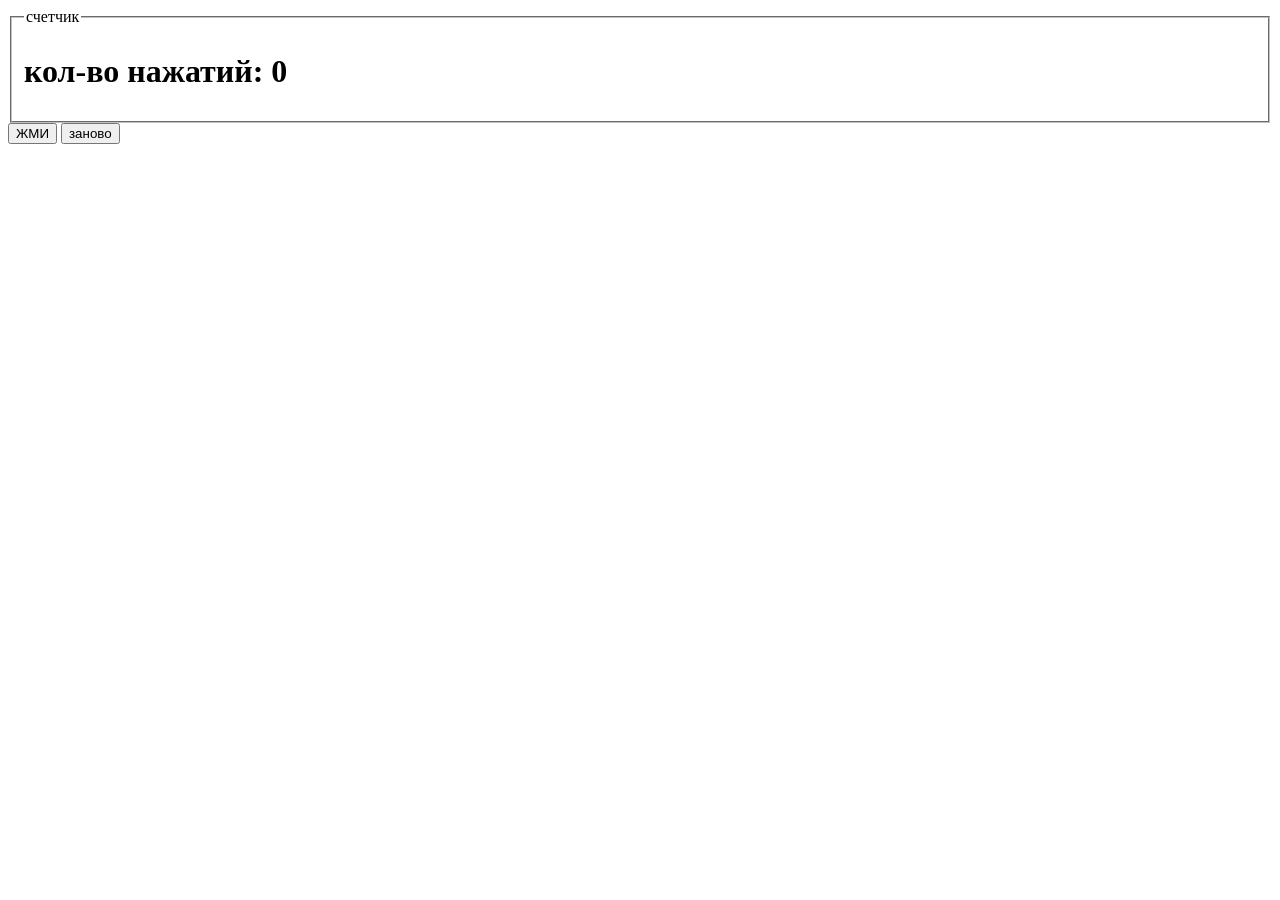
==== index.html @ 731202cc "site" ====
<!DOCTYPE html>
<html lang="en">
<head>
    <meta charset="UTF-8">
    <meta name="viewport" content="width=device-width, initial-scale=1.0">
    <link rel="stylesheet" href="./style.css">
    <title>Document</title>
</head>
<body>
    <div class="screen">
        <fieldset>
            <legend>счетчик</legend>
            <h1 id="counter">кол-во нажатий: 0</h1>
        </fieldset>
        
        <div class="panel">
            <button id="clickb" type="submit">ЖМИ</button>
            <button id="reset" type="submit">заново</button>
        </div>
    </div>

    


    <script>
        let count = 0;

        document.getElementById("clickb").onclick = function() {
            count += 1;
            document.getElementById("counter").textContent = `кол-во нажатий: ${count}`;
        }

        document.getElementById("reset").onclick = function(){
            count = 0;
            document.getElementById("counter").textContent = `кол-во нажатий: ${count}`;
        }

    </script>
</body>
</html>
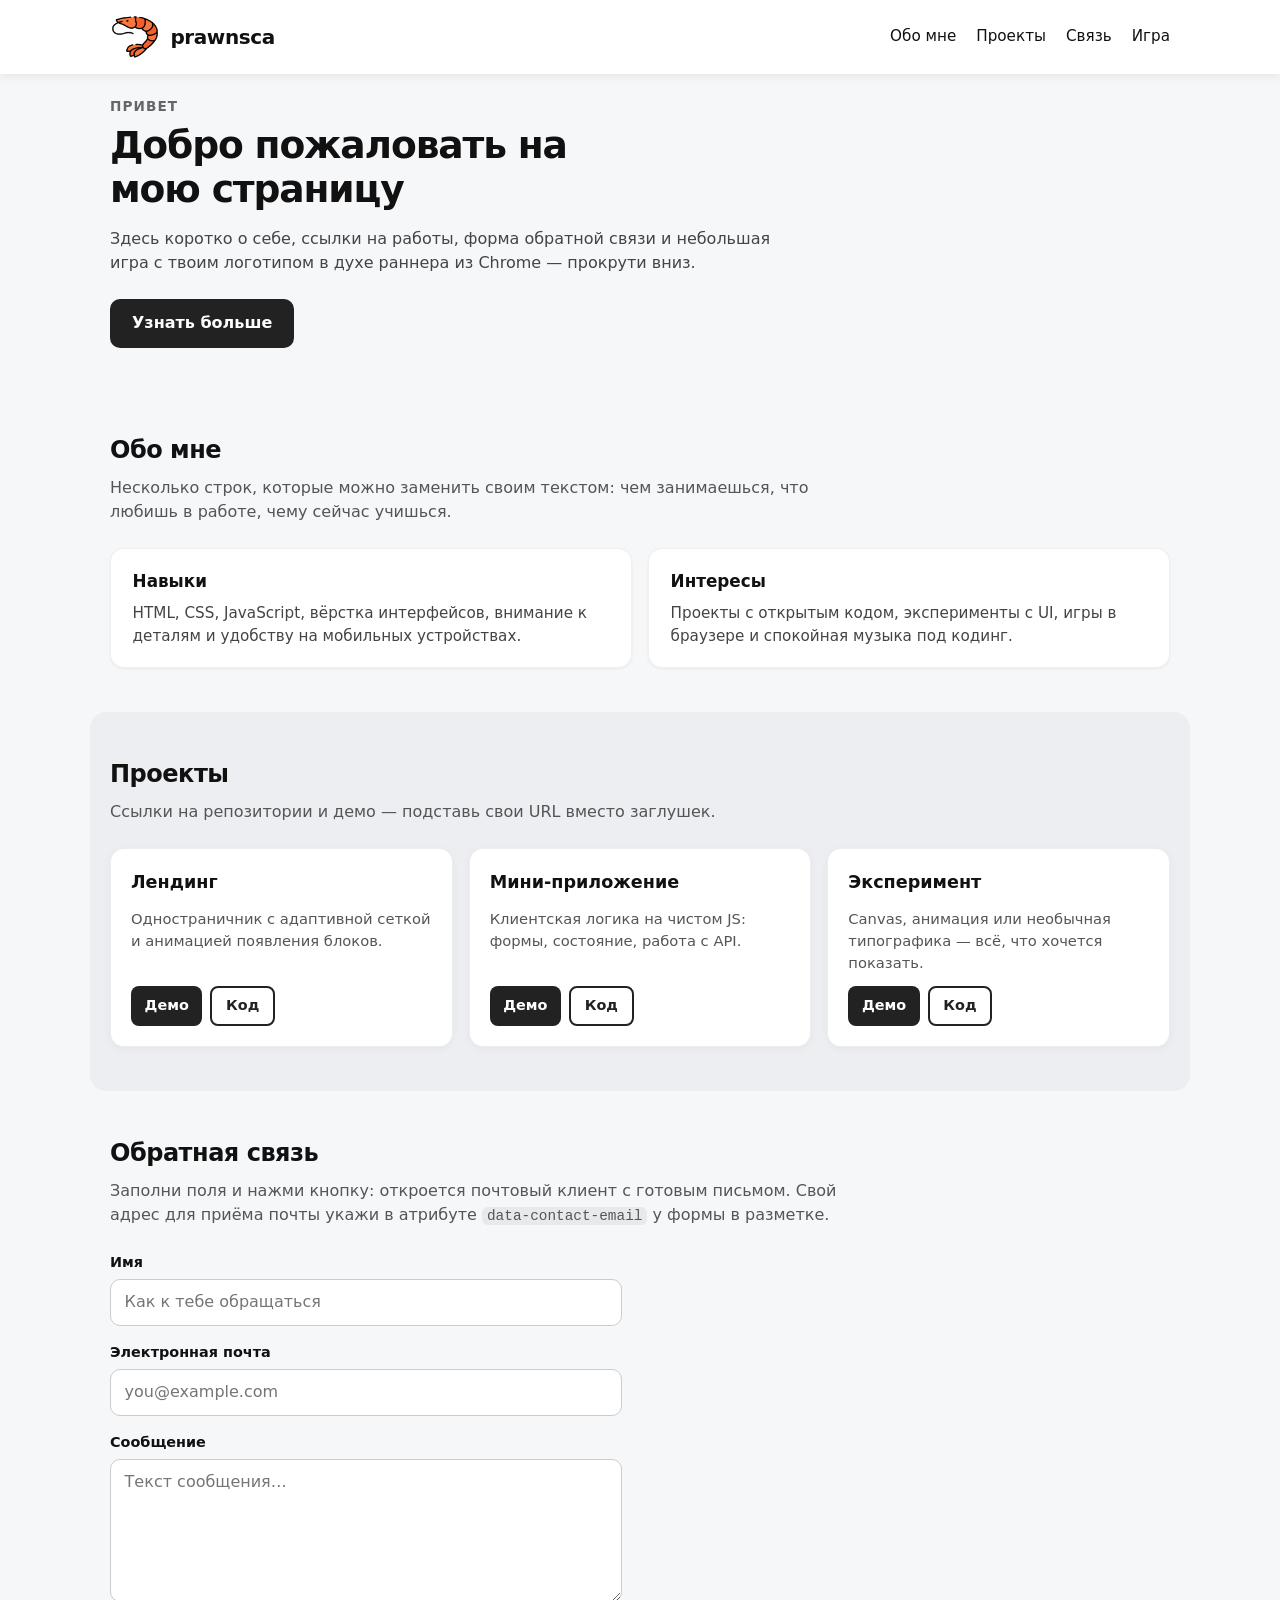
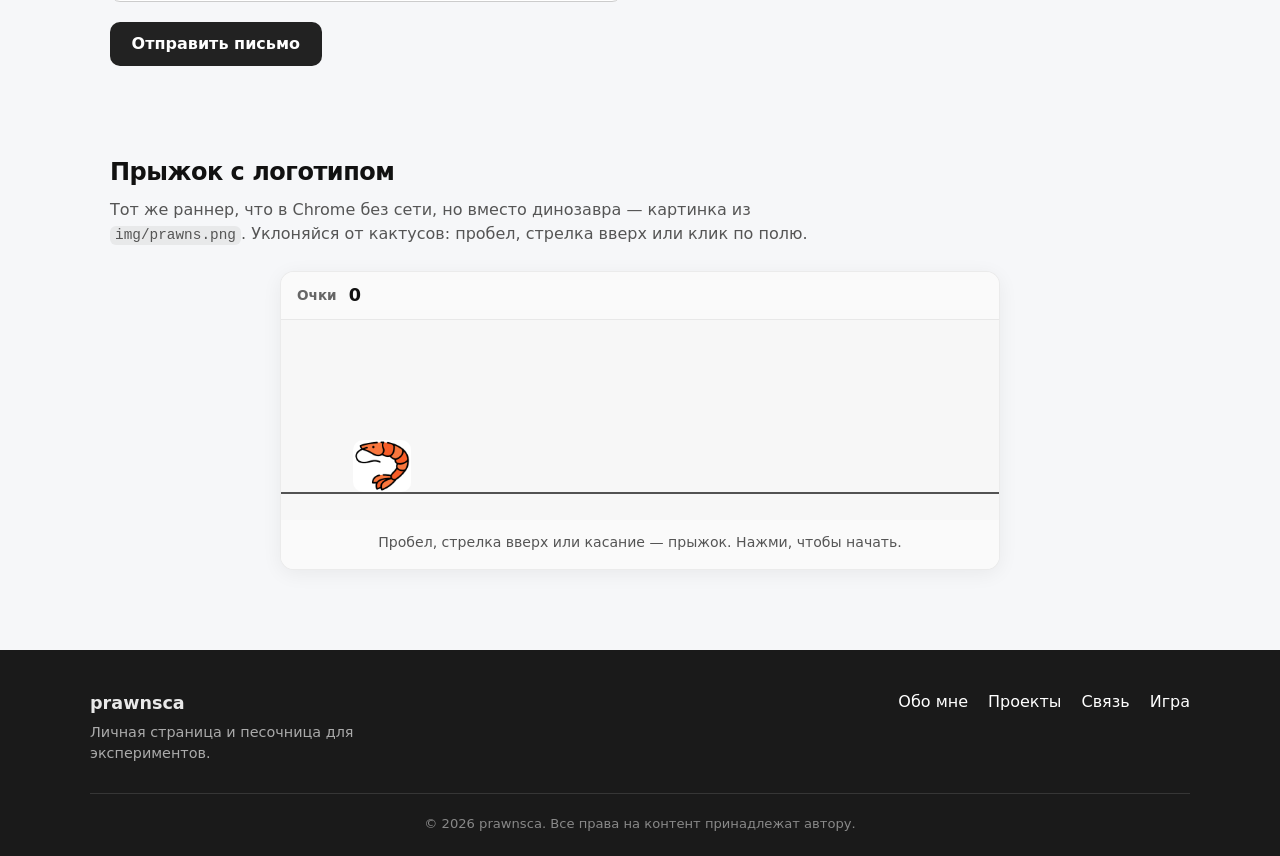
==== commit 7b32fee9: "cursor edit :(" ====
--- a/index.html
+++ b/index.html
@@ -1,40 +1,172 @@
 <!DOCTYPE html>
-<html lang="en">
+<html lang="ru">
 <head>
     <meta charset="UTF-8">
     <meta name="viewport" content="width=device-width, initial-scale=1.0">
     <link rel="stylesheet" href="./style.css">
-    <title>Document</title>
+    <title>prawnsca — личный сайт</title>
 </head>
 <body>
-    <div class="screen">
-        <fieldset>
-            <legend>счетчик</legend>
-            <h1 id="counter">кол-во нажатий: 0</h1>
-        </fieldset>
-        
-        <div class="panel">
-            <button id="clickb" type="submit">ЖМИ</button>
-            <button id="reset" type="submit">заново</button>
+    <header class="header">
+        <div class="header__inner">
+            <a href="#top" class="header__logo" aria-label="На главную">
+                <img src="./img/prawns.png" alt="" class="avatar" width="50" height="50">
+                <h1 class="header__title">prawnsca</h1>
+            </a>
+            <button
+                type="button"
+                class="header__burger"
+                id="menu-toggle"
+                aria-controls="site-nav"
+                aria-expanded="false"
+                aria-label="Открыть меню"
+            >
+                <span class="header__burger-line" aria-hidden="true"></span>
+                <span class="header__burger-line" aria-hidden="true"></span>
+                <span class="header__burger-line" aria-hidden="true"></span>
+            </button>
+            <nav class="header__nav" id="site-nav" aria-label="Основная навигация">
+                <ul class="header__ul">
+                    <li><a href="#about">Обо мне</a></li>
+                    <li><a href="#projects">Проекты</a></li>
+                    <li><a href="#contact">Связь</a></li>
+                    <li><a href="#game">Игра</a></li>
+                </ul>
+            </nav>
         </div>
-    </div>
+    </header>
+    <div class="menu-backdrop" id="menu-backdrop" aria-hidden="true"></div>
 
-    
+    <main class="main" id="top">
+        <section class="hero" aria-labelledby="hero-title">
+            <p class="hero__eyebrow">Привет</p>
+            <h2 id="hero-title" class="hero__title">Добро пожаловать на мою страницу</h2>
+            <p class="hero__text">
+                Здесь коротко о себе, ссылки на работы, форма обратной связи и небольшая игра
+                с твоим логотипом в духе раннера из Chrome — прокрути вниз.
+            </p>
+            <a class="hero__cta" href="#about">Узнать больше</a>
+        </section>
 
+        <section class="section" id="about" aria-labelledby="about-title">
+            <h2 id="about-title" class="section__title">Обо мне</h2>
+            <p class="section__lead">
+                Несколько строк, которые можно заменить своим текстом: чем занимаешься, что любишь в работе,
+                чему сейчас учишься.
+            </p>
+            <div class="section__grid section__grid--2">
+                <div class="card">
+                    <h3 class="card__title">Навыки</h3>
+                    <p class="card__text">
+                        HTML, CSS, JavaScript, вёрстка интерфейсов, внимание к деталям и удобству на мобильных устройствах.
+                    </p>
+                </div>
+                <div class="card">
+                    <h3 class="card__title">Интересы</h3>
+                    <p class="card__text">
+                        Проекты с открытым кодом, эксперименты с UI, игры в браузере и спокойная музыка под кодинг.
+                    </p>
+                </div>
+            </div>
+        </section>
 
-    <script>
-        let count = 0;
+        <section class="section section--muted" id="projects" aria-labelledby="projects-title">
+            <h2 id="projects-title" class="section__title">Проекты</h2>
+            <p class="section__lead">Ссылки на репозитории и демо — подставь свои URL вместо заглушек.</p>
+            <ul class="projects">
+                <li class="projects__item">
+                    <article class="project-card">
+                        <h3 class="project-card__title">Лендинг</h3>
+                        <p class="project-card__desc">Одностраничник с адаптивной сеткой и анимацией появления блоков.</p>
+                        <div class="project-card__links">
+                            <a class="project-card__link" href="#" rel="noopener noreferrer">Демо</a>
+                            <a class="project-card__link project-card__link--ghost" href="#" rel="noopener noreferrer">Код</a>
+                        </div>
+                    </article>
+                </li>
+                <li class="projects__item">
+                    <article class="project-card">
+                        <h3 class="project-card__title">Мини-приложение</h3>
+                        <p class="project-card__desc">Клиентская логика на чистом JS: формы, состояние, работа с API.</p>
+                        <div class="project-card__links">
+                            <a class="project-card__link" href="#" rel="noopener noreferrer">Демо</a>
+                            <a class="project-card__link project-card__link--ghost" href="#" rel="noopener noreferrer">Код</a>
+                        </div>
+                    </article>
+                </li>
+                <li class="projects__item">
+                    <article class="project-card">
+                        <h3 class="project-card__title">Эксперимент</h3>
+                        <p class="project-card__desc">Canvas, анимация или необычная типографика — всё, что хочется показать.</p>
+                        <div class="project-card__links">
+                            <a class="project-card__link" href="#" rel="noopener noreferrer">Демо</a>
+                            <a class="project-card__link project-card__link--ghost" href="#" rel="noopener noreferrer">Код</a>
+                        </div>
+                    </article>
+                </li>
+            </ul>
+        </section>
 
-        document.getElementById("clickb").onclick = function() {
-            count += 1;
-            document.getElementById("counter").textContent = `кол-во нажатий: ${count}`;
-        }
+        <section class="section" id="contact" aria-labelledby="contact-title">
+            <h2 id="contact-title" class="section__title">Обратная связь</h2>
+            <p class="section__lead">
+                Заполни поля и нажми кнопку: откроется почтовый клиент с готовым письмом. Свой адрес для приёма почты
+                укажи в атрибуте <code class="inline-code">data-contact-email</code> у формы в разметке.
+            </p>
+            <form class="contact-form" id="contact-form" data-contact-email="mail@example.com">
+                <div class="contact-form__row">
+                    <label class="contact-form__label" for="contact-name">Имя</label>
+                    <input class="contact-form__input" id="contact-name" name="name" type="text" autocomplete="name" placeholder="Как к тебе обращаться">
+                </div>
+                <div class="contact-form__row">
+                    <label class="contact-form__label" for="contact-email">Электронная почта</label>
+                    <input class="contact-form__input" id="contact-email" name="email" type="email" autocomplete="email" required placeholder="you@example.com">
+                </div>
+                <div class="contact-form__row">
+                    <label class="contact-form__label" for="contact-message">Сообщение</label>
+                    <textarea class="contact-form__textarea" id="contact-message" name="message" rows="5" required placeholder="Текст сообщения…"></textarea>
+                </div>
+                <button class="contact-form__submit" type="submit">Отправить письмо</button>
+            </form>
+        </section>
 
-        document.getElementById("reset").onclick = function(){
-            count = 0;
-            document.getElementById("counter").textContent = `кол-во нажатий: ${count}`;
-        }
+        <section class="section section--game" id="game" aria-labelledby="game-title">
+            <h2 id="game-title" class="section__title">Прыжок с логотипом</h2>
+            <p class="section__lead">
+                Тот же раннер, что в Chrome без сети, но вместо динозавра — картинка из <code class="inline-code">img/prawns.png</code>.
+                Уклоняйся от кактусов: пробел, стрелка вверх или клик по полю.
+            </p>
+            <div class="dino-wrap">
+                <div class="dino-hud">
+                    <span class="dino-hud__label">Очки</span>
+                    <span class="dino-hud__score" id="dino-score">0</span>
+                    <button type="button" class="dino-restart" id="dino-restart" hidden>Заново</button>
+                </div>
+                <canvas id="dino-canvas" width="720" height="200"></canvas>
+                <p class="dino-hint" id="dino-hint">Пробел, стрелка вверх или касание — прыжок. Нажми, чтобы начать.</p>
+            </div>
+        </section>
+    </main>
 
-    </script>
+    <footer class="footer">
+        <div class="footer__inner">
+            <div class="footer__brand">
+                <span class="footer__name">prawnsca</span>
+                <p class="footer__tag">Личная страница и песочница для экспериментов.</p>
+            </div>
+            <nav class="footer__nav" aria-label="Навигация в подвале">
+                <ul class="footer__ul">
+                    <li><a href="#about">Обо мне</a></li>
+                    <li><a href="#projects">Проекты</a></li>
+                    <li><a href="#contact">Связь</a></li>
+                    <li><a href="#game">Игра</a></li>
+                </ul>
+            </nav>
+        </div>
+        <p class="footer__copy">© 2026 prawnsca. Все права на контент принадлежат автору.</p>
+    </footer>
+
+    <script src="./server.js"></script>
+    <script src="./dino.js"></script>
 </body>
-</html>+</html>
--- a/style.css
+++ b/style.css
@@ -0,0 +1,614 @@
+*,
+*::before,
+*::after {
+    box-sizing: border-box;
+    margin: 0;
+    padding: 0;
+}
+
+html {
+    scroll-behavior: smooth;
+}
+
+body {
+    min-height: 100vh;
+    font-family: system-ui, -apple-system, "Segoe UI", Roboto, sans-serif;
+    line-height: 1.5;
+    color: #111;
+    background: #f6f7f9;
+}
+
+a {
+    text-decoration: none;
+    color: inherit;
+}
+
+/* Шапка: фиксированная полоса + выровненный блок внутри */
+.header {
+    position: fixed;
+    top: 0;
+    left: 0;
+    width: 100%;
+    background: #fff;
+    box-shadow: 0 2px 10px rgba(0, 0, 0, 0.08);
+    z-index: 1000;
+    transition: transform 0.3s ease;
+}
+
+.header.hide {
+    transform: translateY(-100%);
+}
+
+.header__inner {
+    display: flex;
+    align-items: center;
+    justify-content: space-between;
+    gap: 1rem;
+    width: 100%;
+    max-width: 1100px;
+    margin: 0 auto;
+    padding: 0.75rem 1.25rem;
+    min-height: 4rem;
+}
+
+.header__logo {
+    display: inline-flex;
+    align-items: center;
+    gap: 0.65rem;
+    flex-shrink: 0;
+    order: 1;
+}
+
+.header__title {
+    font-size: 1.25rem;
+    font-weight: 600;
+    line-height: 1;
+    letter-spacing: -0.02em;
+    margin: 0;
+}
+
+.avatar {
+    display: block;
+    width: 50px;
+    height: 50px;
+    flex-shrink: 0;
+    object-fit: contain;
+    border-radius: 10px;
+}
+
+.header__burger {
+    display: none;
+    flex-direction: column;
+    justify-content: center;
+    align-items: center;
+    gap: 5px;
+    width: 2.75rem;
+    height: 2.75rem;
+    padding: 0;
+    border: none;
+    border-radius: 10px;
+    background: transparent;
+    color: inherit;
+    cursor: pointer;
+    order: 2;
+    flex-shrink: 0;
+}
+
+.header__burger:hover,
+.header__burger:focus-visible {
+    background: rgba(0, 0, 0, 0.06);
+    outline: none;
+}
+
+.header__burger-line {
+    display: block;
+    width: 1.35rem;
+    height: 2px;
+    background: currentColor;
+    border-radius: 1px;
+    transition: transform 0.2s ease, opacity 0.2s ease;
+    transform-origin: center;
+}
+
+.header__burger[aria-expanded="true"] .header__burger-line:nth-child(1) {
+    transform: translateY(7px) rotate(45deg);
+}
+
+.header__burger[aria-expanded="true"] .header__burger-line:nth-child(2) {
+    opacity: 0;
+}
+
+.header__burger[aria-expanded="true"] .header__burger-line:nth-child(3) {
+    transform: translateY(-7px) rotate(-45deg);
+}
+
+.header__nav {
+    display: flex;
+    align-items: center;
+    order: 3;
+}
+
+.header__ul {
+    display: flex;
+    flex-wrap: wrap;
+    align-items: center;
+    justify-content: flex-end;
+    list-style: none;
+    font-weight: 400;
+    font-size: 0.95rem;
+    gap: 0.5rem 1.25rem;
+}
+
+.header__ul a {
+    display: inline-block;
+    padding: 0.35rem 0;
+    border-bottom: 2px solid transparent;
+}
+
+.header__ul a:hover {
+    border-bottom-color: #222;
+}
+
+.menu-backdrop {
+    position: fixed;
+    inset: 0;
+    z-index: 900;
+    background: rgba(0, 0, 0, 0.35);
+    opacity: 0;
+    visibility: hidden;
+    pointer-events: none;
+    transition: opacity 0.2s ease, visibility 0.2s ease;
+}
+
+body.is-menu-open .menu-backdrop {
+    opacity: 1;
+    visibility: visible;
+    pointer-events: auto;
+}
+
+body.is-menu-open {
+    overflow: hidden;
+}
+
+@media (max-width: 768px) {
+    .header__inner {
+        flex-wrap: wrap;
+        row-gap: 0;
+    }
+
+    .header__burger {
+        display: flex;
+    }
+
+    .header__nav {
+        flex: 1 0 100%;
+        width: 100%;
+        max-height: 0;
+        overflow: hidden;
+        opacity: 0;
+        pointer-events: none;
+        transition: max-height 0.35s ease, opacity 0.25s ease;
+    }
+
+    .header__nav.is-open {
+        max-height: 340px;
+        opacity: 1;
+        pointer-events: auto;
+    }
+
+    .header__ul {
+        flex-direction: column;
+        align-items: stretch;
+        justify-content: flex-start;
+        gap: 0;
+        padding: 0.5rem 0 1rem;
+        width: 100%;
+    }
+
+    .header__ul li {
+        border-bottom: 1px solid #eee;
+    }
+
+    .header__ul li:last-child {
+        border-bottom: none;
+    }
+
+    .header__ul a {
+        display: block;
+        padding: 0.85rem 0;
+        border-bottom: none;
+    }
+
+    .header__ul a:hover,
+    .header__ul a:focus-visible {
+        color: #000;
+        background: rgba(0, 0, 0, 0.04);
+        outline: none;
+    }
+}
+
+@media (min-width: 769px) {
+    .header__nav {
+        flex: 0 1 auto;
+        width: auto;
+        max-height: none;
+        overflow: visible;
+        opacity: 1;
+        pointer-events: auto;
+    }
+
+    .menu-backdrop {
+        display: none;
+    }
+}
+
+.main {
+    padding: 5.5rem 1.25rem 3rem;
+    max-width: 1100px;
+    margin: 0 auto;
+}
+
+.section,
+.hero {
+    scroll-margin-top: 5.75rem;
+}
+
+.hero {
+    padding: 0.5rem 0 2.5rem;
+}
+
+.hero__eyebrow {
+    font-size: 0.85rem;
+    font-weight: 600;
+    letter-spacing: 0.08em;
+    text-transform: uppercase;
+    color: #666;
+    margin-bottom: 0.5rem;
+}
+
+.hero__title {
+    font-size: clamp(1.75rem, 4vw, 2.35rem);
+    font-weight: 700;
+    letter-spacing: -0.03em;
+    line-height: 1.15;
+    margin-bottom: 1rem;
+    max-width: 20ch;
+}
+
+.hero__text {
+    color: #444;
+    max-width: 42rem;
+    margin-bottom: 1.5rem;
+}
+
+.hero__cta {
+    display: inline-flex;
+    align-items: center;
+    justify-content: center;
+    padding: 0.65rem 1.25rem;
+    border-radius: 10px;
+    font-weight: 600;
+    color: #fff;
+    background: #222;
+    border: 2px solid #222;
+}
+
+.hero__cta:hover {
+    background: #000;
+    border-color: #000;
+}
+
+.hero__cta:focus-visible {
+    outline: 2px solid #222;
+    outline-offset: 3px;
+}
+
+.section {
+    padding: 2.75rem 0;
+}
+
+.section--muted {
+    margin: 0 -1.25rem;
+    padding-left: 1.25rem;
+    padding-right: 1.25rem;
+    border-radius: 16px;
+    background: #eceef2;
+}
+
+.section--game {
+    padding-bottom: 1rem;
+}
+
+.section__title {
+    font-size: 1.5rem;
+    font-weight: 700;
+    letter-spacing: -0.02em;
+    margin-bottom: 0.5rem;
+}
+
+.section__lead {
+    color: #555;
+    max-width: 46rem;
+    margin-bottom: 1.5rem;
+}
+
+.inline-code {
+    font-size: 0.9em;
+    padding: 0.1em 0.35em;
+    border-radius: 6px;
+    background: rgba(0, 0, 0, 0.06);
+    font-family: ui-monospace, monospace;
+}
+
+.section__grid {
+    display: grid;
+    gap: 1rem;
+}
+
+@media (min-width: 640px) {
+    .section__grid--2 {
+        grid-template-columns: 1fr 1fr;
+    }
+}
+
+.card {
+    background: #fff;
+    border-radius: 14px;
+    padding: 1.25rem 1.35rem;
+    box-shadow: 0 1px 3px rgba(0, 0, 0, 0.06);
+    border: 1px solid rgba(0, 0, 0, 0.06);
+}
+
+.card__title {
+    font-size: 1.05rem;
+    margin-bottom: 0.5rem;
+}
+
+.card__text {
+    color: #444;
+    font-size: 0.95rem;
+}
+
+.projects {
+    list-style: none;
+    display: grid;
+    gap: 1rem;
+    grid-template-columns: 1fr;
+}
+
+@media (min-width: 720px) {
+    .projects {
+        grid-template-columns: repeat(3, 1fr);
+    }
+}
+
+.project-card {
+    height: 100%;
+    background: #fff;
+    border-radius: 14px;
+    padding: 1.25rem;
+    border: 1px solid rgba(0, 0, 0, 0.07);
+    box-shadow: 0 2px 8px rgba(0, 0, 0, 0.04);
+    display: flex;
+    flex-direction: column;
+    gap: 0.75rem;
+}
+
+.project-card__title {
+    font-size: 1.1rem;
+}
+
+.project-card__desc {
+    color: #555;
+    font-size: 0.92rem;
+    flex: 1;
+}
+
+.project-card__links {
+    display: flex;
+    flex-wrap: wrap;
+    gap: 0.5rem;
+}
+
+.project-card__link {
+    display: inline-flex;
+    align-items: center;
+    padding: 0.45rem 0.85rem;
+    border-radius: 8px;
+    font-size: 0.9rem;
+    font-weight: 600;
+    background: #222;
+    color: #fff;
+}
+
+.project-card__link:hover {
+    background: #000;
+}
+
+.project-card__link--ghost {
+    background: transparent;
+    color: #222;
+    border: 2px solid #222;
+}
+
+.project-card__link--ghost:hover {
+    background: rgba(0, 0, 0, 0.06);
+}
+
+.contact-form {
+    max-width: 32rem;
+    display: flex;
+    flex-direction: column;
+    gap: 1rem;
+}
+
+.contact-form__row {
+    display: flex;
+    flex-direction: column;
+    gap: 0.35rem;
+}
+
+.contact-form__label {
+    font-size: 0.9rem;
+    font-weight: 600;
+}
+
+.contact-form__input,
+.contact-form__textarea {
+    width: 100%;
+    padding: 0.65rem 0.85rem;
+    border-radius: 10px;
+    border: 1px solid #ccc;
+    font: inherit;
+    background: #fff;
+}
+
+.contact-form__input:focus-visible,
+.contact-form__textarea:focus-visible {
+    outline: 2px solid #222;
+    outline-offset: 1px;
+    border-color: #222;
+}
+
+.contact-form__submit {
+    align-self: flex-start;
+    margin-top: 0.25rem;
+    padding: 0.65rem 1.35rem;
+    border-radius: 10px;
+    border: none;
+    font: inherit;
+    font-weight: 600;
+    cursor: pointer;
+    color: #fff;
+    background: #222;
+}
+
+.contact-form__submit:hover {
+    background: #000;
+}
+
+.dino-wrap {
+    max-width: 720px;
+    margin: 0 auto;
+    background: #fff;
+    border-radius: 14px;
+    border: 1px solid rgba(0, 0, 0, 0.08);
+    box-shadow: 0 4px 20px rgba(0, 0, 0, 0.06);
+    overflow: hidden;
+}
+
+.dino-hud {
+    display: flex;
+    align-items: center;
+    gap: 0.75rem;
+    flex-wrap: wrap;
+    padding: 0.65rem 1rem;
+    background: #fafafa;
+    border-bottom: 1px solid #e8e8e8;
+}
+
+.dino-hud__label {
+    font-size: 0.85rem;
+    color: #666;
+    font-weight: 600;
+}
+
+.dino-hud__score {
+    font-variant-numeric: tabular-nums;
+    font-weight: 700;
+    font-size: 1.1rem;
+}
+
+.dino-restart {
+    margin-left: auto;
+    padding: 0.4rem 0.9rem;
+    border-radius: 8px;
+    border: 1px solid #ccc;
+    background: #fff;
+    font: inherit;
+    font-size: 0.9rem;
+    cursor: pointer;
+}
+
+.dino-restart:hover {
+    border-color: #222;
+}
+
+#dino-canvas {
+    display: block;
+    width: 100%;
+    height: auto;
+    touch-action: manipulation;
+    image-rendering: pixelated;
+    image-rendering: crisp-edges;
+    background: #f7f7f7;
+}
+
+.dino-hint {
+    padding: 0.75rem 1rem 1rem;
+    font-size: 0.88rem;
+    color: #555;
+    text-align: center;
+    background: #fafafa;
+}
+
+.footer {
+    margin-top: 1rem;
+    padding: 2.5rem 1.25rem 1.5rem;
+    background: #1a1a1a;
+    color: #e8e8e8;
+}
+
+.footer__inner {
+    max-width: 1100px;
+    margin: 0 auto;
+    display: flex;
+    flex-direction: column;
+    gap: 1.5rem;
+}
+
+@media (min-width: 640px) {
+    .footer__inner {
+        flex-direction: row;
+        justify-content: space-between;
+        align-items: flex-start;
+    }
+}
+
+.footer__name {
+    font-weight: 700;
+    font-size: 1.1rem;
+}
+
+.footer__tag {
+    margin-top: 0.35rem;
+    color: #aaa;
+    font-size: 0.9rem;
+    max-width: 22rem;
+}
+
+.footer__ul {
+    list-style: none;
+    display: flex;
+    flex-wrap: wrap;
+    gap: 0.75rem 1.25rem;
+}
+
+.footer a {
+    color: #fff;
+    border-bottom: 1px solid transparent;
+}
+
+.footer a:hover {
+    border-bottom-color: rgba(255, 255, 255, 0.5);
+}
+
+.footer__copy {
+    max-width: 1100px;
+    margin: 1.75rem auto 0;
+    padding-top: 1.25rem;
+    border-top: 1px solid rgba(255, 255, 255, 0.12);
+    font-size: 0.82rem;
+    color: #888;
+    text-align: center;
+}
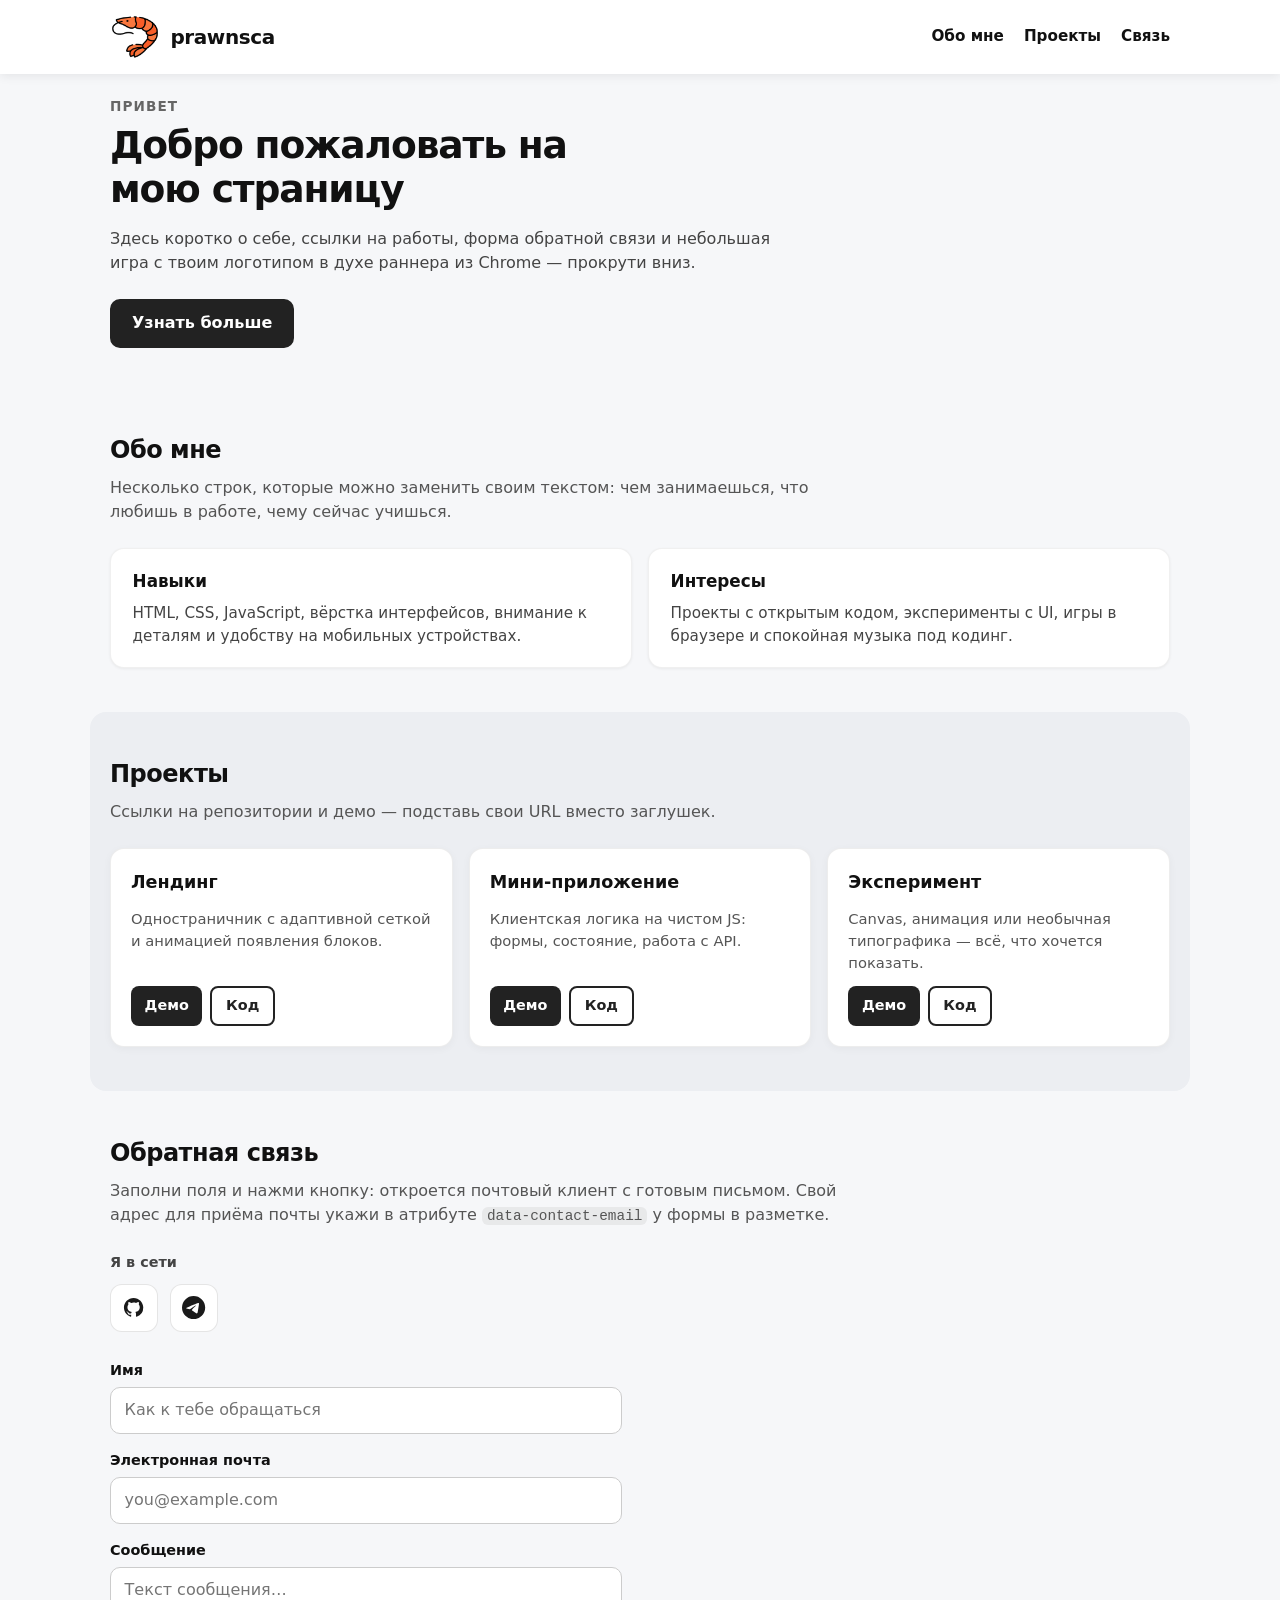
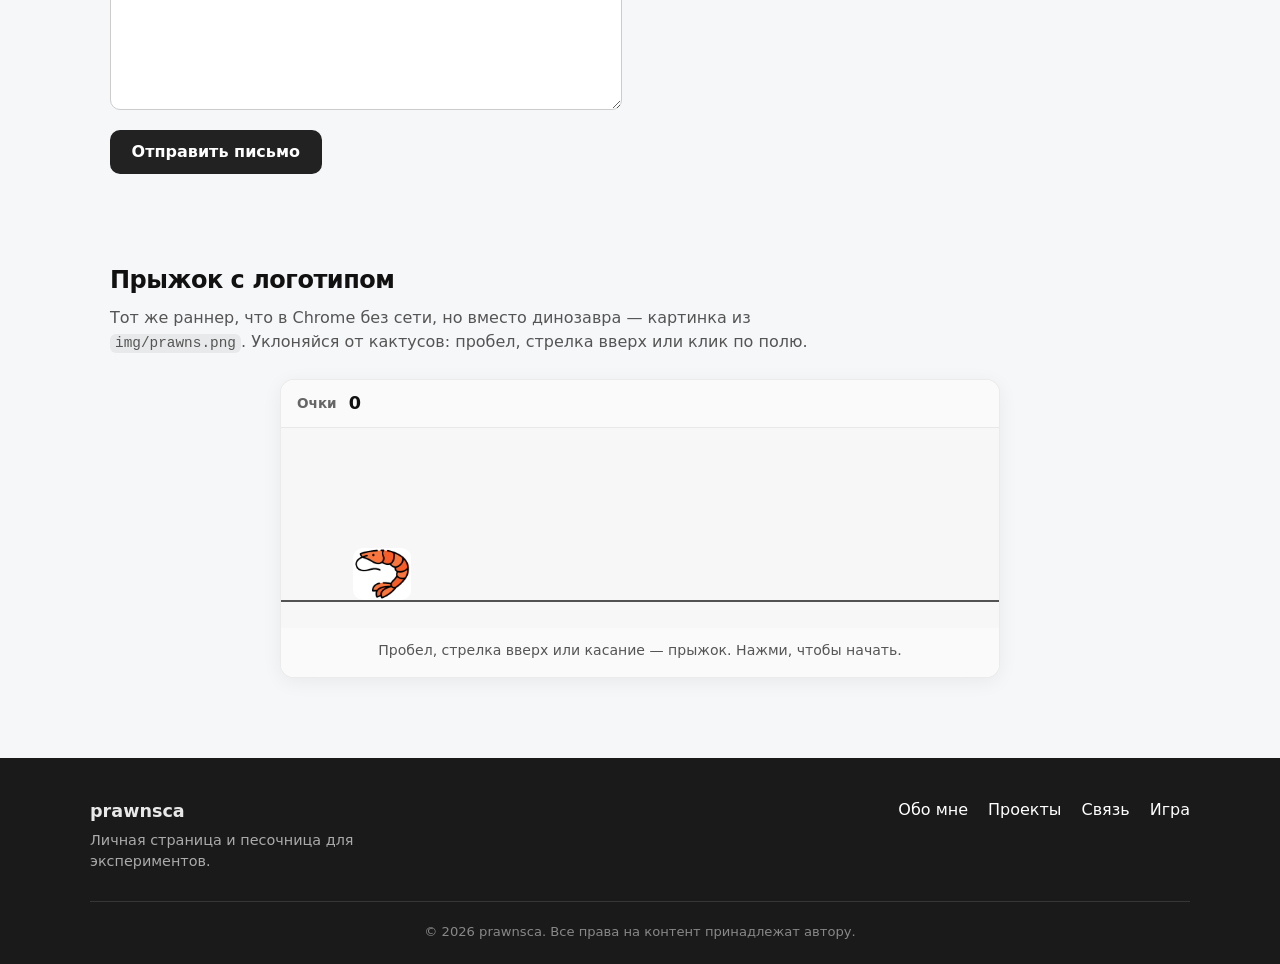
==== commit 0a3b1885: "ADD: icons" ====
--- a/index.html
+++ b/index.html
@@ -4,6 +4,7 @@
     <meta charset="UTF-8">
     <meta name="viewport" content="width=device-width, initial-scale=1.0">
     <link rel="stylesheet" href="./style.css">
+    <link rel="icon" href="./img/prawns.png">
     <title>prawnsca — личный сайт</title>
 </head>
 <body>
@@ -30,13 +31,11 @@
                     <li><a href="#about">Обо мне</a></li>
                     <li><a href="#projects">Проекты</a></li>
                     <li><a href="#contact">Связь</a></li>
-                    <li><a href="#game">Игра</a></li>
                 </ul>
             </nav>
         </div>
     </header>
-    <div class="menu-backdrop" id="menu-backdrop" aria-hidden="true"></div>
-
+    
     <main class="main" id="top">
         <section class="hero" aria-labelledby="hero-title">
             <p class="hero__eyebrow">Привет</p>
@@ -113,6 +112,43 @@
                 Заполни поля и нажми кнопку: откроется почтовый клиент с готовым письмом. Свой адрес для приёма почты
                 укажи в атрибуте <code class="inline-code">data-contact-email</code> у формы в разметке.
             </p>
+            <div class="contact-social">
+                <p class="contact-social__title" id="contact-social-title">Я в сети</p>
+                <ul class="contact-social__list" aria-labelledby="contact-social-title">
+                    <li>
+                        <a
+                            class="contact-social__link"
+                            href="https://github.com/prawnsca"
+                            target="_blank"
+                            rel="noopener noreferrer"
+                            aria-label="Профиль на GitHub"
+                        >
+                            <svg class="contact-social__icon" viewBox="0 0 24 24" aria-hidden="true" focusable="false">
+                                <path
+                                    fill="currentColor"
+                                    d="M12 2C6.477 2 2 6.484 2 12.017c0 4.425 2.865 8.18 6.839 9.504.5.092.682-.217.682-.483 0-.237-.008-.866-.013-1.7-2.782.605-3.369-1.343-3.369-1.343-.454-1.158-1.11-1.466-1.11-1.466-.908-.62.069-.608.069-.608 1.003.07 1.531 1.032 1.531 1.032.892 1.53 2.341 1.088 2.91.832.092-.647.35-1.088.636-1.338-2.22-.253-4.555-1.113-4.555-4.951 0-1.093.39-1.988 1.029-2.688-.103-.253-.446-1.272.098-2.65 0 0 .84-.27 2.75 1.026A9.564 9.564 0 0112 6.844c.85.004 1.705.115 2.504.337 1.909-1.296 2.747-1.027 2.747-1.027.546 1.379.202 2.398.1 2.651.64.7 1.028 1.595 1.028 2.688 0 3.848-2.339 4.695-4.566 4.943.359.309.678.92.678 1.855 0 1.338-.012 2.419-.012 2.747 0 .268.18.58.688.482A10.019 10.019 0 0022 12.017C22 6.484 17.522 2 12 2z"
+                                />
+                            </svg>
+                        </a>
+                    </li>
+                    <li>
+                        <a
+                            class="contact-social__link contact-social__link--tg"
+                            href="https://t.me/o_kak0_0"
+                            target="_blank"
+                            rel="noopener noreferrer"
+                            aria-label="Написать в Telegram"
+                        >
+                            <svg class="contact-social__icon" viewBox="0 0 24 24" aria-hidden="true" focusable="false">
+                                <path
+                                    fill="currentColor"
+                                    d="M11.944 0A12 12 0 0 0 0 12a12 12 0 0 0 12 12 12 12 0 0 0 12-12A12 12 0 0 0 12 0a12 12 0 0 0-.056 0zm4.962 7.224c.1-.002.321.023.465.14a.506.506 0 0 1 .171.325c.016.093.036.306.02.472-.18 1.898-.962 6.502-1.36 8.627-.168.9-.499 1.201-.82 1.23-.696.065-1.225-.46-1.9-.902-1.056-.693-1.653-1.124-2.678-1.8-1.185-.78-.417-1.21.258-1.91.177-.184 3.247-2.977 3.307-3.23.007-.032.014-.15-.056-.212s-.174-.041-.249-.024c-.106.024-1.793 1.14-5.061 3.345-.48.33-.913.49-1.302.48-.428-.008-1.252-.241-1.865-.44-.752-.245-1.349-.374-1.297-.789.027-.216.325-.437.893-.663 3.498-1.524 5.83-2.529 6.998-3.014 3.332-1.386 4.025-1.627 4.476-1.635z"
+                                />
+                            </svg>
+                        </a>
+                    </li>
+                </ul>
+            </div>
             <form class="contact-form" id="contact-form" data-contact-email="mail@example.com">
                 <div class="contact-form__row">
                     <label class="contact-form__label" for="contact-name">Имя</label>
--- a/style.css
+++ b/style.css
@@ -140,13 +140,16 @@
 }
 
 .header__ul a {
+    font-weight: 800;
     display: inline-block;
     padding: 0.35rem 0;
     border-bottom: 2px solid transparent;
+    transition: 0.3s;
 }
 
 .header__ul a:hover {
     border-bottom-color: #222;
+    color: rgb(182, 56, 11);
 }
 
 .menu-backdrop {
@@ -435,6 +438,58 @@
     background: rgba(0, 0, 0, 0.06);
 }
 
+.contact-social {
+    margin-bottom: 1.75rem;
+}
+
+.contact-social__title {
+    font-size: 0.9rem;
+    font-weight: 600;
+    color: #444;
+    margin-bottom: 0.65rem;
+}
+
+.contact-social__list {
+    list-style: none;
+    display: flex;
+    flex-wrap: wrap;
+    align-items: center;
+    gap: 0.75rem;
+}
+
+.contact-social__link {
+    display: inline-flex;
+    align-items: center;
+    justify-content: center;
+    width: 3rem;
+    height: 3rem;
+    border-radius: 12px;
+    background: #fff;
+    border: 1px solid rgba(0, 0, 0, 0.1);
+    color: #1a1a1a;
+    transition: background 0.15s ease, border-color 0.15s ease, color 0.15s ease, transform 0.15s ease;
+}
+
+.contact-social__link:hover {
+    border-color: #1a1a1a;
+    transform: translateY(-1px);
+}
+
+.contact-social__link:focus-visible {
+    outline: 2px solid #222;
+    outline-offset: 2px;
+}
+
+.contact-social__link--tg:hover {
+    color: #229ed9;
+    border-color: #229ed9;
+}
+
+.contact-social__icon {
+    width: 1.45rem;
+    height: 1.45rem;
+}
+
 .contact-form {
     max-width: 32rem;
     display: flex;
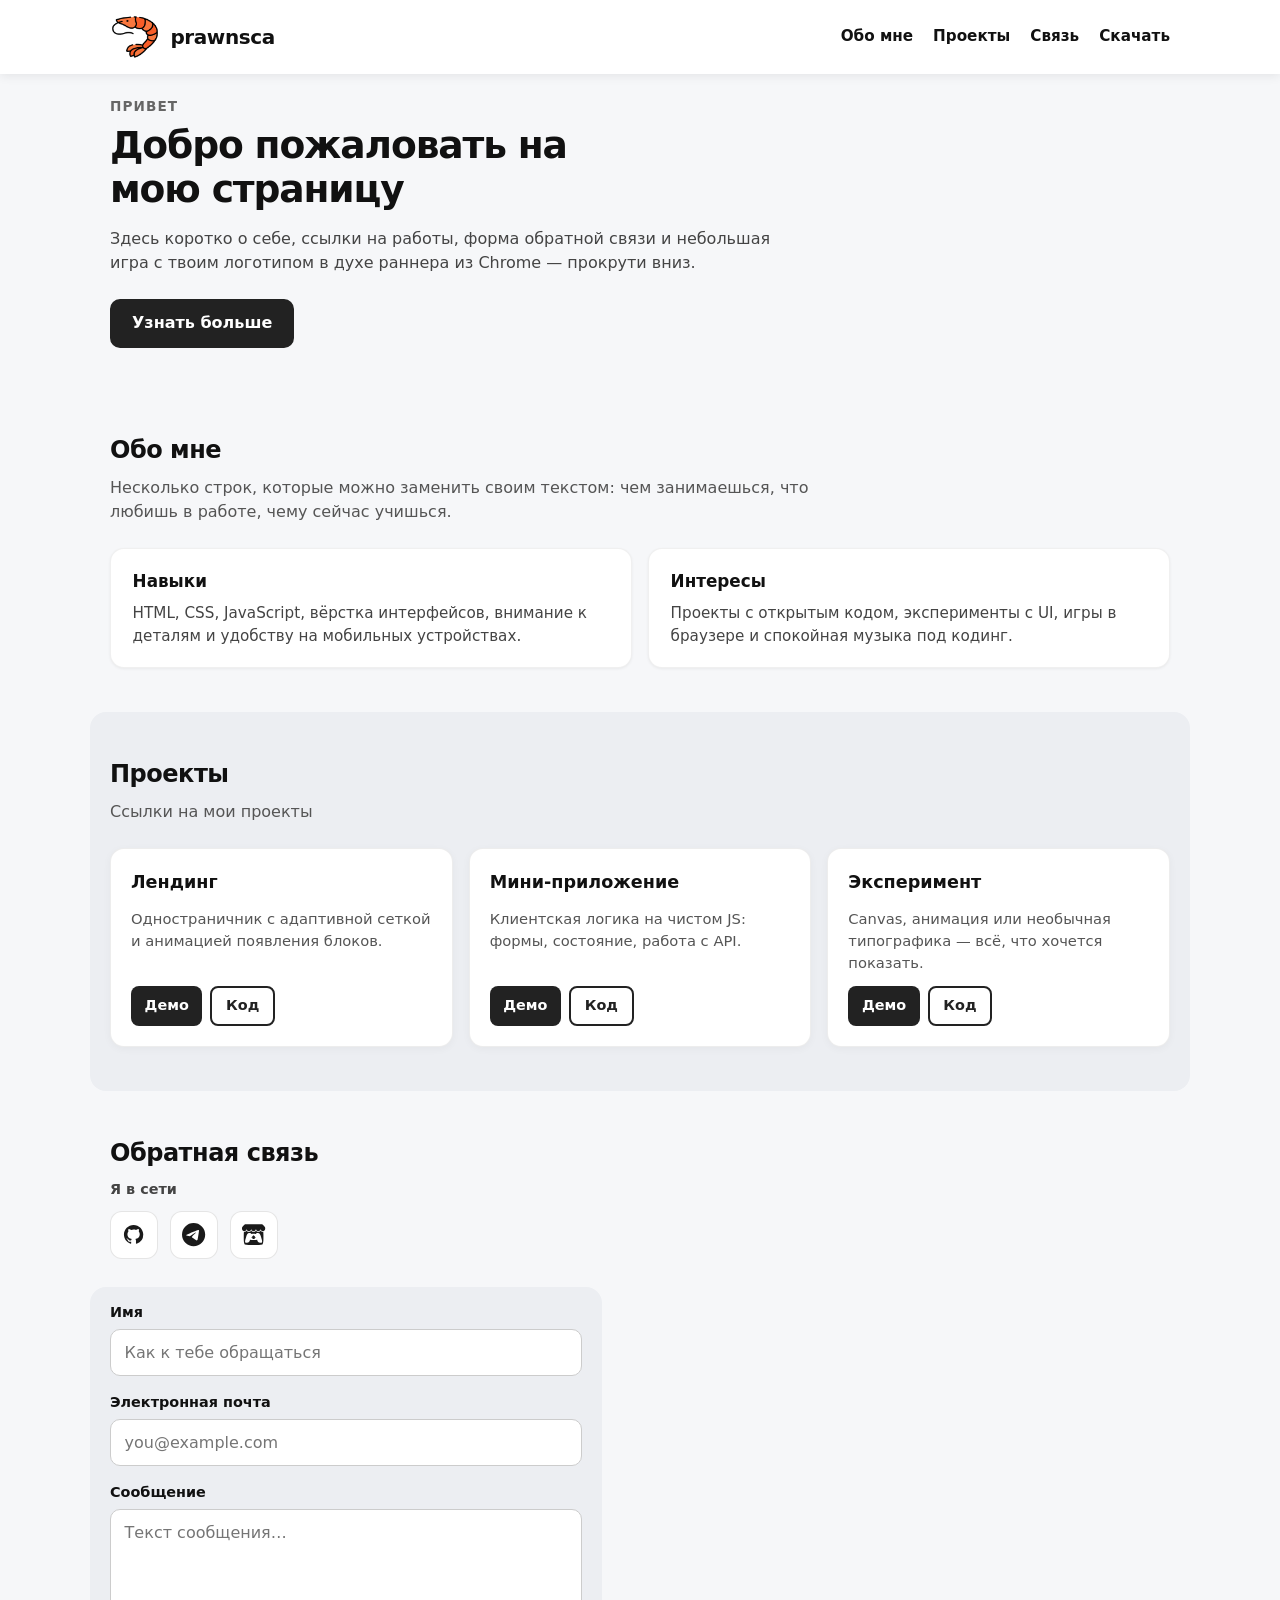
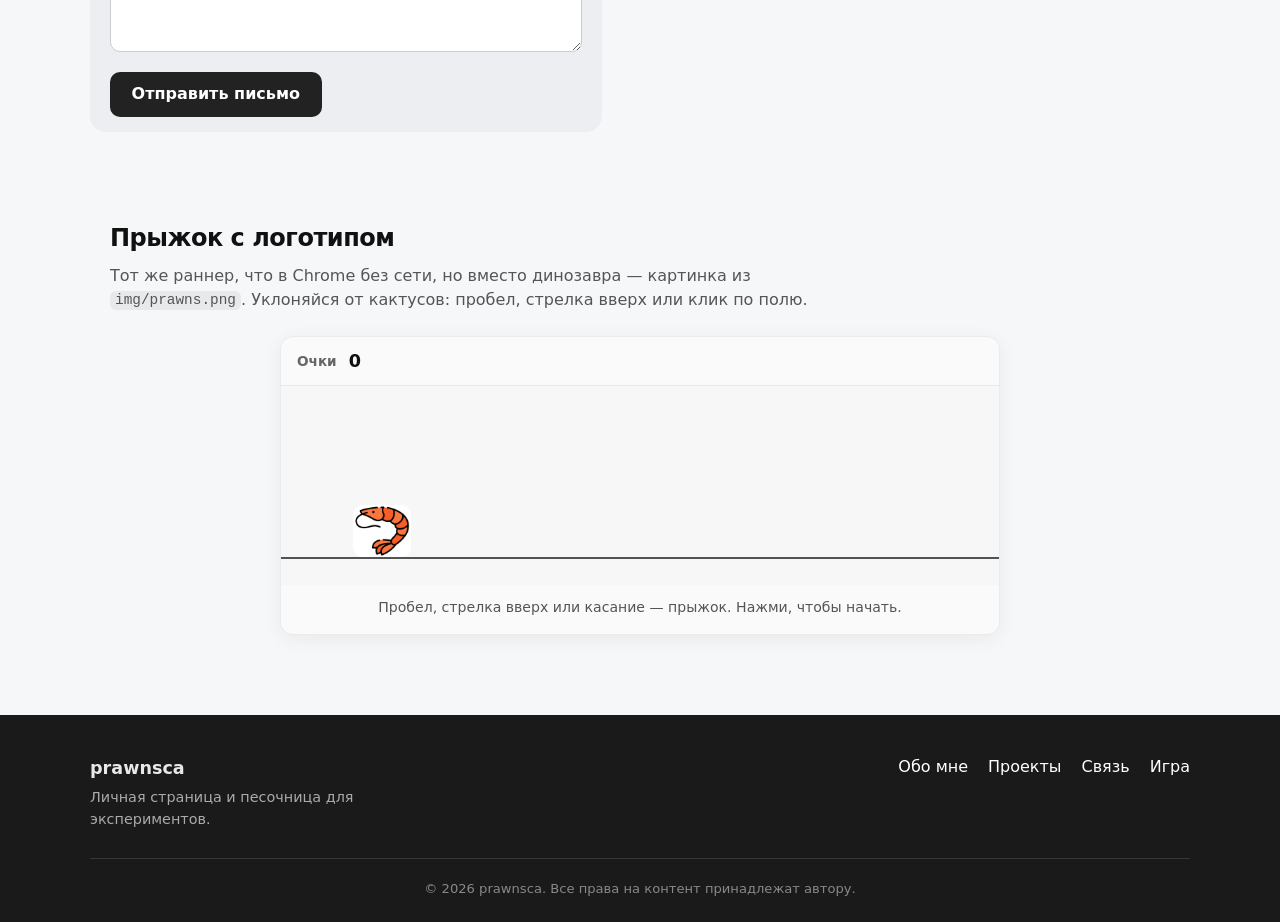
==== commit 105ff355: "ADD: social link and page" ====
--- a/index.html
+++ b/index.html
@@ -31,6 +31,7 @@
                     <li><a href="#about">Обо мне</a></li>
                     <li><a href="#projects">Проекты</a></li>
                     <li><a href="#contact">Связь</a></li>
+                    <li><a href="./download.html">Скачать</a></li>
                 </ul>
             </nav>
         </div>
@@ -71,7 +72,7 @@
 
         <section class="section section--muted" id="projects" aria-labelledby="projects-title">
             <h2 id="projects-title" class="section__title">Проекты</h2>
-            <p class="section__lead">Ссылки на репозитории и демо — подставь свои URL вместо заглушек.</p>
+            <p class="section__lead">Ссылки на мои проекты</p>
             <ul class="projects">
                 <li class="projects__item">
                     <article class="project-card">
@@ -108,10 +109,6 @@
 
         <section class="section" id="contact" aria-labelledby="contact-title">
             <h2 id="contact-title" class="section__title">Обратная связь</h2>
-            <p class="section__lead">
-                Заполни поля и нажми кнопку: откроется почтовый клиент с готовым письмом. Свой адрес для приёма почты
-                укажи в атрибуте <code class="inline-code">data-contact-email</code> у формы в разметке.
-            </p>
             <div class="contact-social">
                 <p class="contact-social__title" id="contact-social-title">Я в сети</p>
                 <ul class="contact-social__list" aria-labelledby="contact-social-title">
@@ -146,10 +143,22 @@
                                 />
                             </svg>
                         </a>
+
+                    </li>
+                    <li>
+                        <a
+                            class="contact-social__link contact-social__link--sk"
+                            href="https://on.soundcloud.com/TDBfkxP5tqKI1l4bhx"
+                            target="_blank"
+                            rel="noopener noreferrer"
+                            aria-label="Профиль на GitHub"
+                        >
+                            <svg class="contact-social__icon" xmlns="http://www.w3.org/2000/svg" height="235.452" width="261.728" viewBox="0 0 245.371 220.736"><path d="M31.99 1.365C21.287 7.72.2 31.945 0 38.298v10.516C0 62.144 12.46 73.86 23.773 73.86c13.584 0 24.902-11.258 24.903-24.62 0 13.362 10.93 24.62 24.515 24.62 13.586 0 24.165-11.258 24.165-24.62 0 13.362 11.622 24.62 25.207 24.62h.246c13.586 0 25.208-11.258 25.208-24.62 0 13.362 10.58 24.62 24.164 24.62 13.585 0 24.515-11.258 24.515-24.62 0 13.362 11.32 24.62 24.903 24.62 11.313 0 23.773-11.714 23.773-25.046V38.298c-.2-6.354-21.287-30.58-31.988-36.933C180.118.197 157.056-.005 122.685 0c-34.37.003-81.228.54-90.697 1.365zm65.194 66.217a28.025 28.025 0 0 1-4.78 6.155c-5.128 5.014-12.157 8.122-19.906 8.122a28.482 28.482 0 0 1-19.948-8.126c-1.858-1.82-3.27-3.766-4.563-6.032l-.006.004c-1.292 2.27-3.092 4.215-4.954 6.037a28.5 28.5 0 0 1-19.948 8.12c-.934 0-1.906-.258-2.692-.528-1.092 11.372-1.553 22.24-1.716 30.164l-.002.045c-.02 4.024-.04 7.333-.06 11.93.21 23.86-2.363 77.334 10.52 90.473 19.964 4.655 56.7 6.775 93.555 6.788h.006c36.854-.013 73.59-2.133 93.554-6.788 12.883-13.14 10.31-66.614 10.52-90.474-.022-4.596-.04-7.905-.06-11.93l-.003-.045c-.162-7.926-.623-18.793-1.715-30.165-.786.27-1.757.528-2.692.528a28.5 28.5 0 0 1-19.948-8.12c-1.862-1.822-3.662-3.766-4.955-6.037l-.006-.004c-1.294 2.266-2.705 4.213-4.563 6.032a28.48 28.48 0 0 1-19.947 8.125c-7.748 0-14.778-3.11-19.906-8.123a28.025 28.025 0 0 1-4.78-6.155 27.99 27.99 0 0 1-4.736 6.155 28.49 28.49 0 0 1-19.95 8.124c-.27 0-.54-.012-.81-.02h-.007c-.27.008-.54.02-.813.02a28.49 28.49 0 0 1-19.95-8.123 27.992 27.992 0 0 1-4.736-6.155zm-20.486 26.49l-.002.01h.015c8.113.017 15.32 0 24.25 9.746 7.028-.737 14.372-1.105 21.722-1.094h.006c7.35-.01 14.694.357 21.723 1.094 8.93-9.747 16.137-9.73 24.25-9.746h.014l-.002-.01c3.833 0 19.166 0 29.85 30.007L210 165.244c8.504 30.624-2.723 31.373-16.727 31.4-20.768-.773-32.267-15.855-32.267-30.935-11.496 1.884-24.907 2.826-38.318 2.827h-.006c-13.412 0-26.823-.943-38.318-2.827 0 15.08-11.5 30.162-32.267 30.935-14.004-.027-25.23-.775-16.726-31.4L46.85 124.08C57.534 94.073 72.867 94.073 76.7 94.073zm45.985 23.582v.006c-.02.02-21.863 20.08-25.79 27.215l14.304-.573v12.474c0 .584 5.74.346 11.486.08h.006c5.744.266 11.485.504 11.485-.08v-12.474l14.304.573c-3.928-7.135-25.79-27.215-25.79-27.215v-.006l-.003.002z" fill="currentColor"/></svg>
+                        </a>
                     </li>
                 </ul>
             </div>
-            <form class="contact-form" id="contact-form" data-contact-email="mail@example.com">
+            <form class="contact-form section--muted" id="contact-form" data-contact-email="kirya.gugnin@bk.ru" style="padding-block: 15px;">
                 <div class="contact-form__row">
                     <label class="contact-form__label" for="contact-name">Имя</label>
                     <input class="contact-form__input" id="contact-name" name="name" type="text" autocomplete="name" placeholder="Как к тебе обращаться">
--- a/style.css
+++ b/style.css
@@ -472,7 +472,7 @@
 
 .contact-social__link:hover {
     border-color: #1a1a1a;
-    transform: translateY(-1px);
+    transform: translateY(-2px);
 }
 
 .contact-social__link:focus-visible {
@@ -483,6 +483,11 @@
 .contact-social__link--tg:hover {
     color: #229ed9;
     border-color: #229ed9;
+}
+
+.contact-social__link--sk:hover {
+    color: #eb0e0e;
+    border-color: #c00303;
 }
 
 .contact-social__icon {
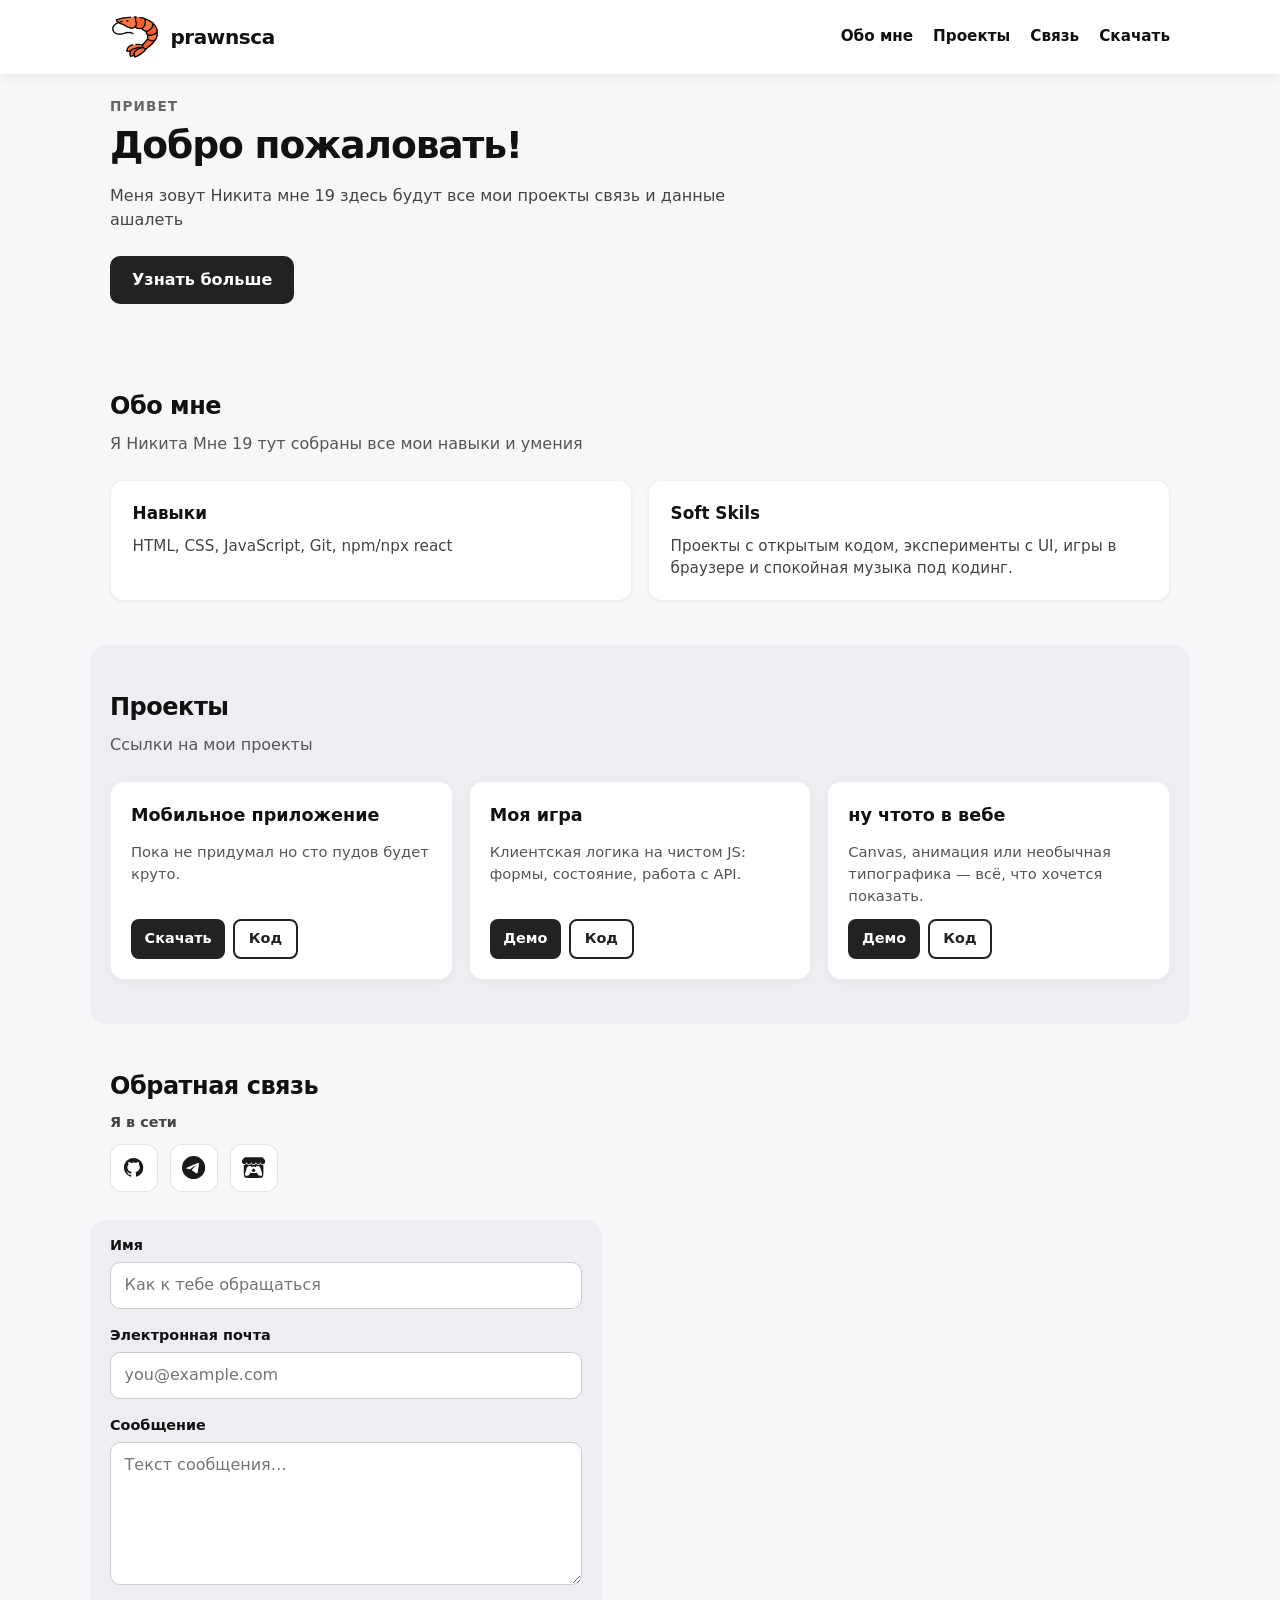
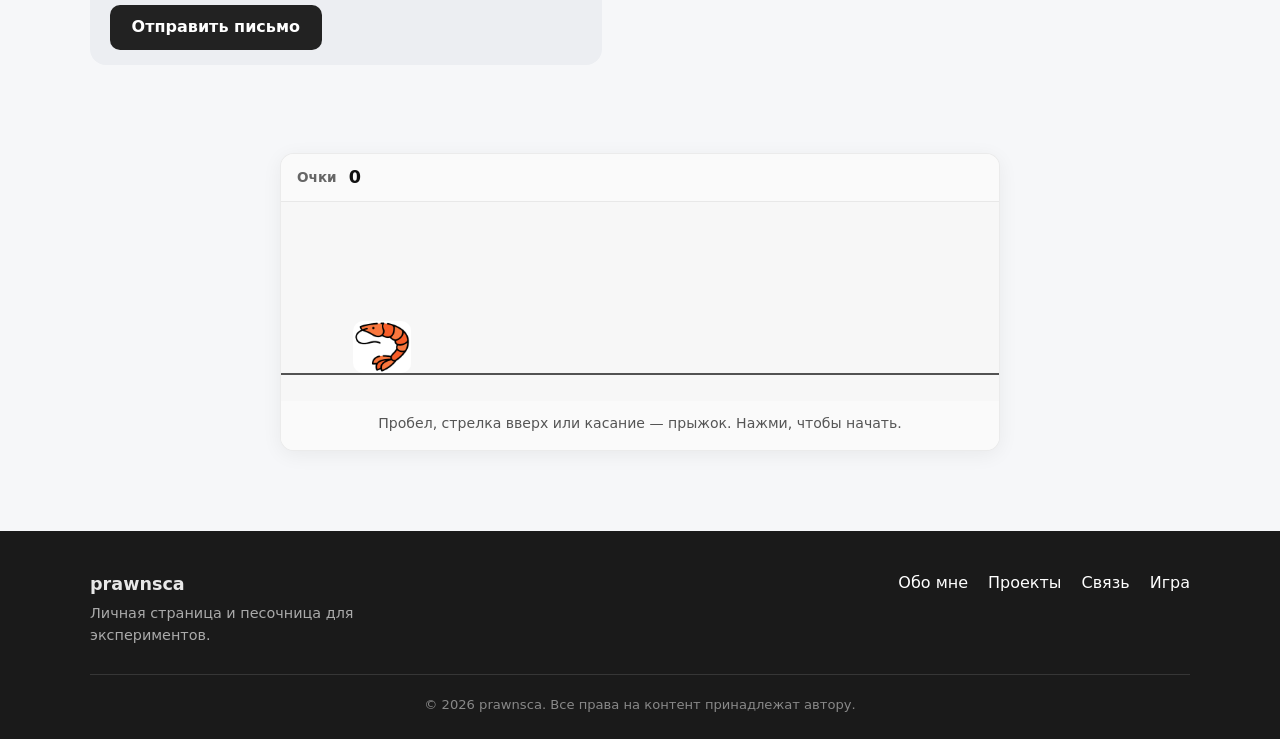
==== commit 18bd41cc: "FULL" ====
--- a/index.html
+++ b/index.html
@@ -40,10 +40,9 @@
     <main class="main" id="top">
         <section class="hero" aria-labelledby="hero-title">
             <p class="hero__eyebrow">Привет</p>
-            <h2 id="hero-title" class="hero__title">Добро пожаловать на мою страницу</h2>
+            <h2 id="hero-title" class="hero__title">Добро пожаловать!</h2>
             <p class="hero__text">
-                Здесь коротко о себе, ссылки на работы, форма обратной связи и небольшая игра
-                с твоим логотипом в духе раннера из Chrome — прокрути вниз.
+                Меня зовут Никита мне 19 здесь будут все мои проекты связь и данные<br>ашалеть
             </p>
             <a class="hero__cta" href="#about">Узнать больше</a>
         </section>
@@ -51,18 +50,17 @@
         <section class="section" id="about" aria-labelledby="about-title">
             <h2 id="about-title" class="section__title">Обо мне</h2>
             <p class="section__lead">
-                Несколько строк, которые можно заменить своим текстом: чем занимаешься, что любишь в работе,
-                чему сейчас учишься.
+                Я Никита Мне 19 тут собраны все мои навыки и умения 
             </p>
             <div class="section__grid section__grid--2">
                 <div class="card">
                     <h3 class="card__title">Навыки</h3>
                     <p class="card__text">
-                        HTML, CSS, JavaScript, вёрстка интерфейсов, внимание к деталям и удобству на мобильных устройствах.
+                        HTML, CSS, JavaScript, Git, npm/npx react
                     </p>
                 </div>
                 <div class="card">
-                    <h3 class="card__title">Интересы</h3>
+                    <h3 class="card__title">Soft Skils</h3>
                     <p class="card__text">
                         Проекты с открытым кодом, эксперименты с UI, игры в браузере и спокойная музыка под кодинг.
                     </p>
@@ -76,17 +74,17 @@
             <ul class="projects">
                 <li class="projects__item">
                     <article class="project-card">
-                        <h3 class="project-card__title">Лендинг</h3>
-                        <p class="project-card__desc">Одностраничник с адаптивной сеткой и анимацией появления блоков.</p>
+                        <h3 class="project-card__title">Мобильное приложение</h3>
+                        <p class="project-card__desc">Пока не придумал но сто пудов будет круто.</p>
                         <div class="project-card__links">
-                            <a class="project-card__link" href="#" rel="noopener noreferrer">Демо</a>
+                            <a class="project-card__link" href="./download.html#Mobgug" rel="noopener noreferrer">Скачать</a>
                             <a class="project-card__link project-card__link--ghost" href="#" rel="noopener noreferrer">Код</a>
                         </div>
                     </article>
                 </li>
                 <li class="projects__item">
                     <article class="project-card">
-                        <h3 class="project-card__title">Мини-приложение</h3>
+                        <h3 class="project-card__title">Моя игра</h3>
                         <p class="project-card__desc">Клиентская логика на чистом JS: формы, состояние, работа с API.</p>
                         <div class="project-card__links">
                             <a class="project-card__link" href="#" rel="noopener noreferrer">Демо</a>
@@ -96,7 +94,7 @@
                 </li>
                 <li class="projects__item">
                     <article class="project-card">
-                        <h3 class="project-card__title">Эксперимент</h3>
+                        <h3 class="project-card__title">ну чтото в вебе</h3>
                         <p class="project-card__desc">Canvas, анимация или необычная типографика — всё, что хочется показать.</p>
                         <div class="project-card__links">
                             <a class="project-card__link" href="#" rel="noopener noreferrer">Демо</a>
@@ -148,7 +146,7 @@
                     <li>
                         <a
                             class="contact-social__link contact-social__link--sk"
-                            href="https://on.soundcloud.com/TDBfkxP5tqKI1l4bhx"
+                            href="#about"
                             target="_blank"
                             rel="noopener noreferrer"
                             aria-label="Профиль на GitHub"
@@ -176,11 +174,6 @@
         </section>
 
         <section class="section section--game" id="game" aria-labelledby="game-title">
-            <h2 id="game-title" class="section__title">Прыжок с логотипом</h2>
-            <p class="section__lead">
-                Тот же раннер, что в Chrome без сети, но вместо динозавра — картинка из <code class="inline-code">img/prawns.png</code>.
-                Уклоняйся от кактусов: пробел, стрелка вверх или клик по полю.
-            </p>
             <div class="dino-wrap">
                 <div class="dino-hud">
                     <span class="dino-hud__label">Очки</span>
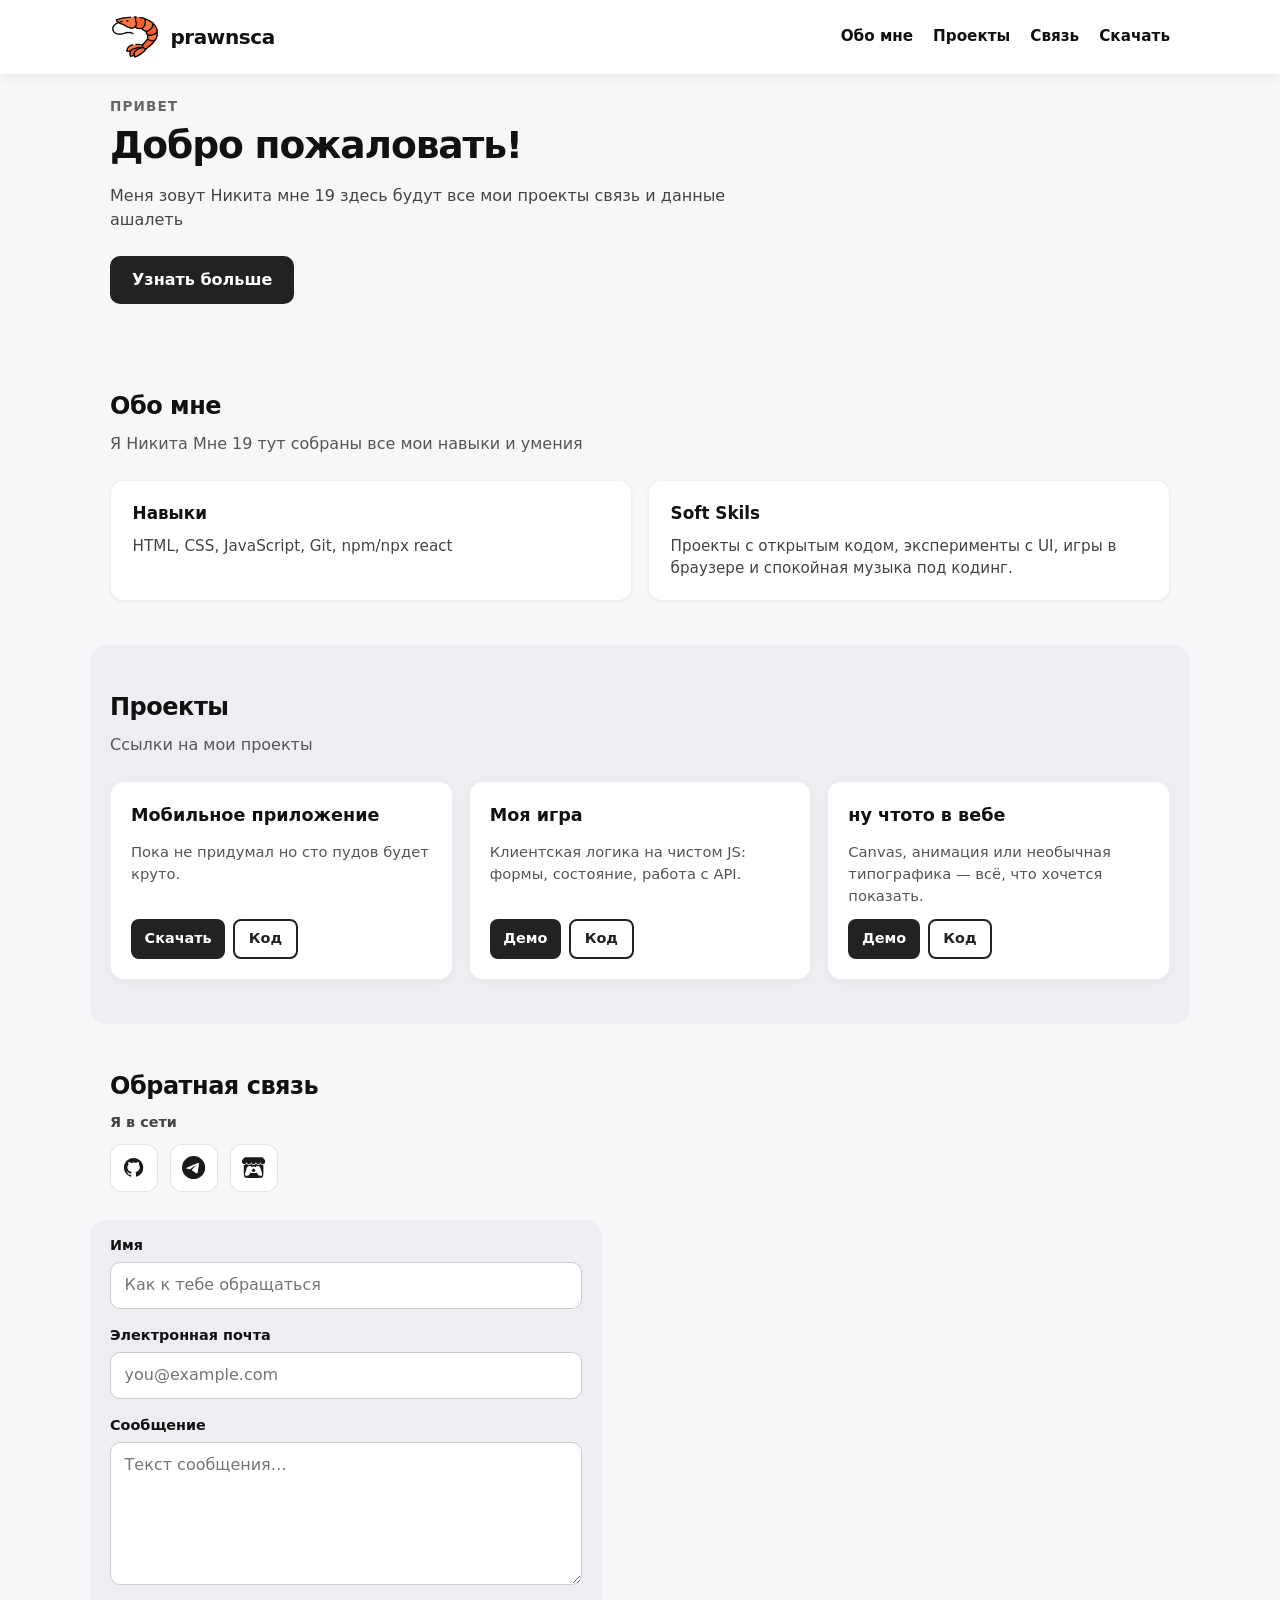
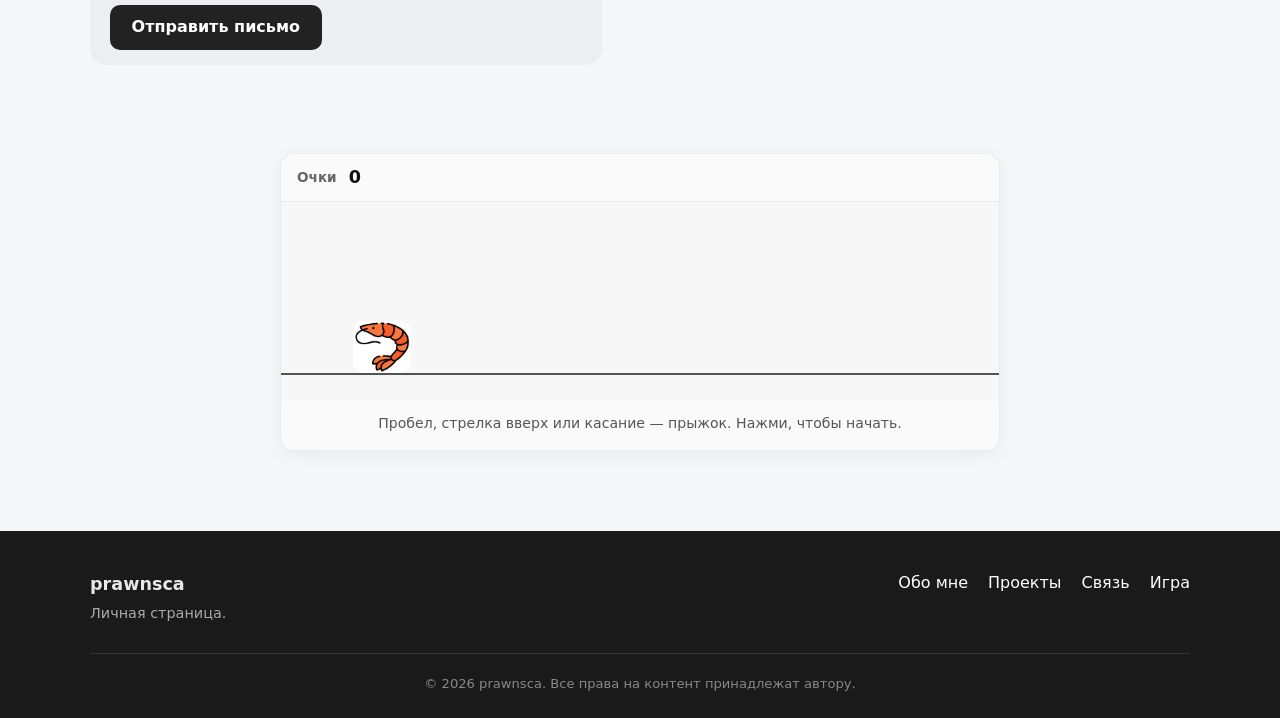
==== commit 9fd553ac: "download: update++" ====
--- a/index.html
+++ b/index.html
@@ -190,7 +190,7 @@
         <div class="footer__inner">
             <div class="footer__brand">
                 <span class="footer__name">prawnsca</span>
-                <p class="footer__tag">Личная страница и песочница для экспериментов.</p>
+                <p class="footer__tag">Личная страница.</p>
             </div>
             <nav class="footer__nav" aria-label="Навигация в подвале">
                 <ul class="footer__ul">
--- a/style.css
+++ b/style.css
@@ -671,4 +671,23 @@
     font-size: 0.82rem;
     color: #888;
     text-align: center;
+}
+
+
+/* --------------download------------ */
+
+.page { display: none; }
+.page.active { display: block; }
+
+
+nav button { 
+    padding: 10px 20px; 
+    margin-right: 5px;
+    cursor: pointer;
+    border-radius: 15px;
+}
+nav button.active-tab { 
+    background: #ff590c; 
+    color: rgb(255, 255, 255); 
+    border: none;
 }
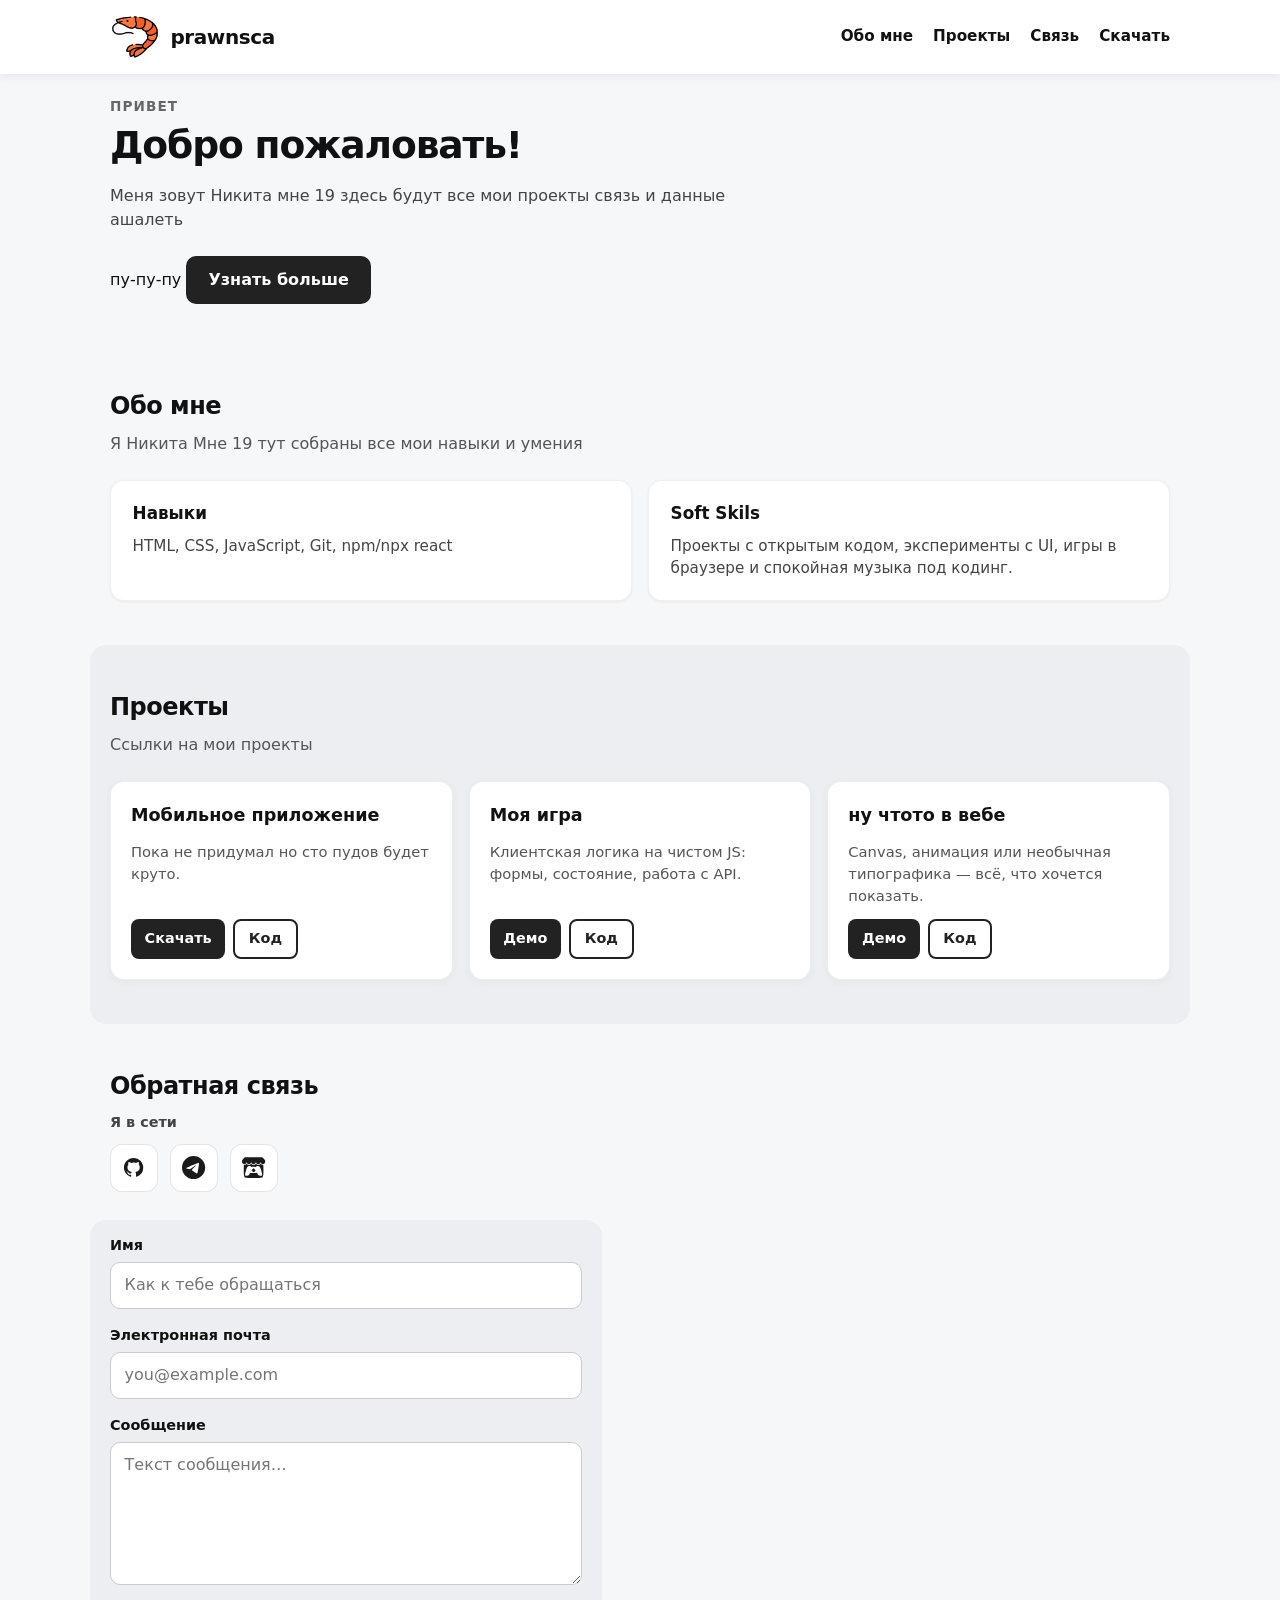
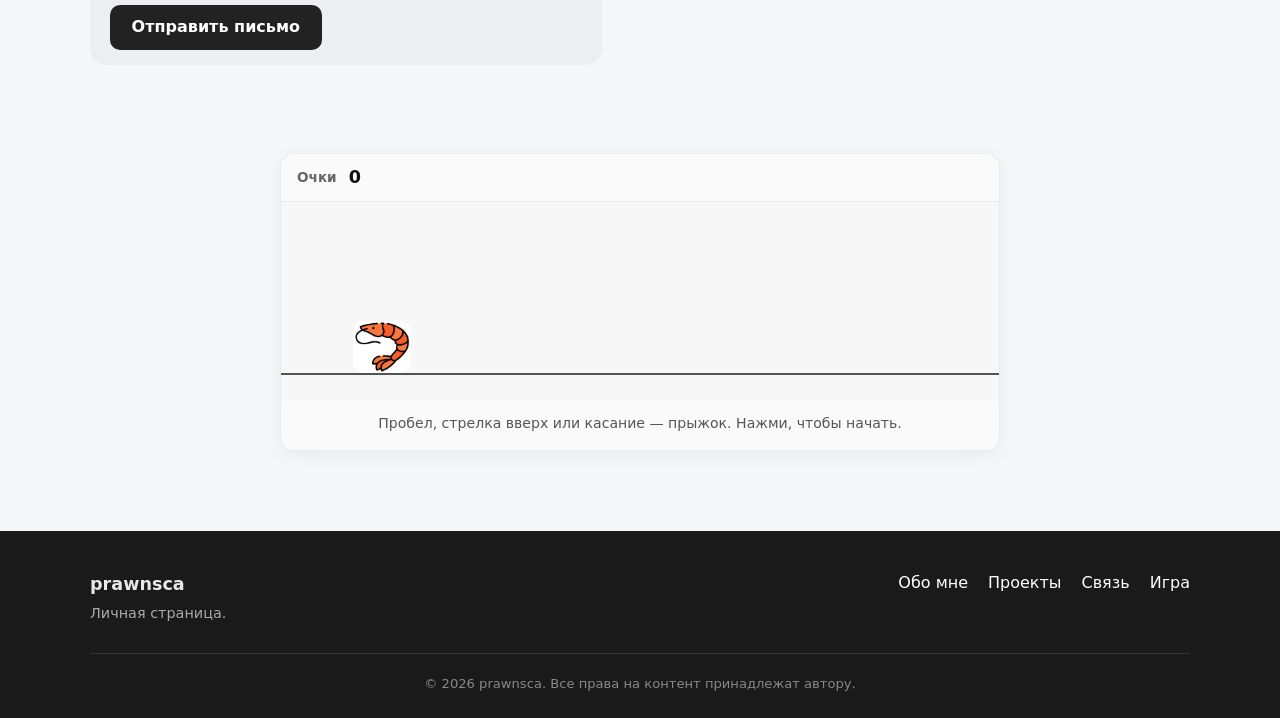
==== commit 8df20c51: "ADD:link" ====
--- a/index.html
+++ b/index.html
@@ -44,6 +44,7 @@
             <p class="hero__text">
                 Меня зовут Никита мне 19 здесь будут все мои проекты связь и данные<br>ашалеть
             </p>
+            <a href="https://github.com/ImMALWARE/MalwTool">пу-пу-пу</a>
             <a class="hero__cta" href="#about">Узнать больше</a>
         </section>
 
--- a/style.css
+++ b/style.css
@@ -687,7 +687,7 @@
     border-radius: 15px;
 }
 nav button.active-tab { 
-    background: #ff590c; 
+    background: #ff590c;
     color: rgb(255, 255, 255); 
     border: none;
 }
